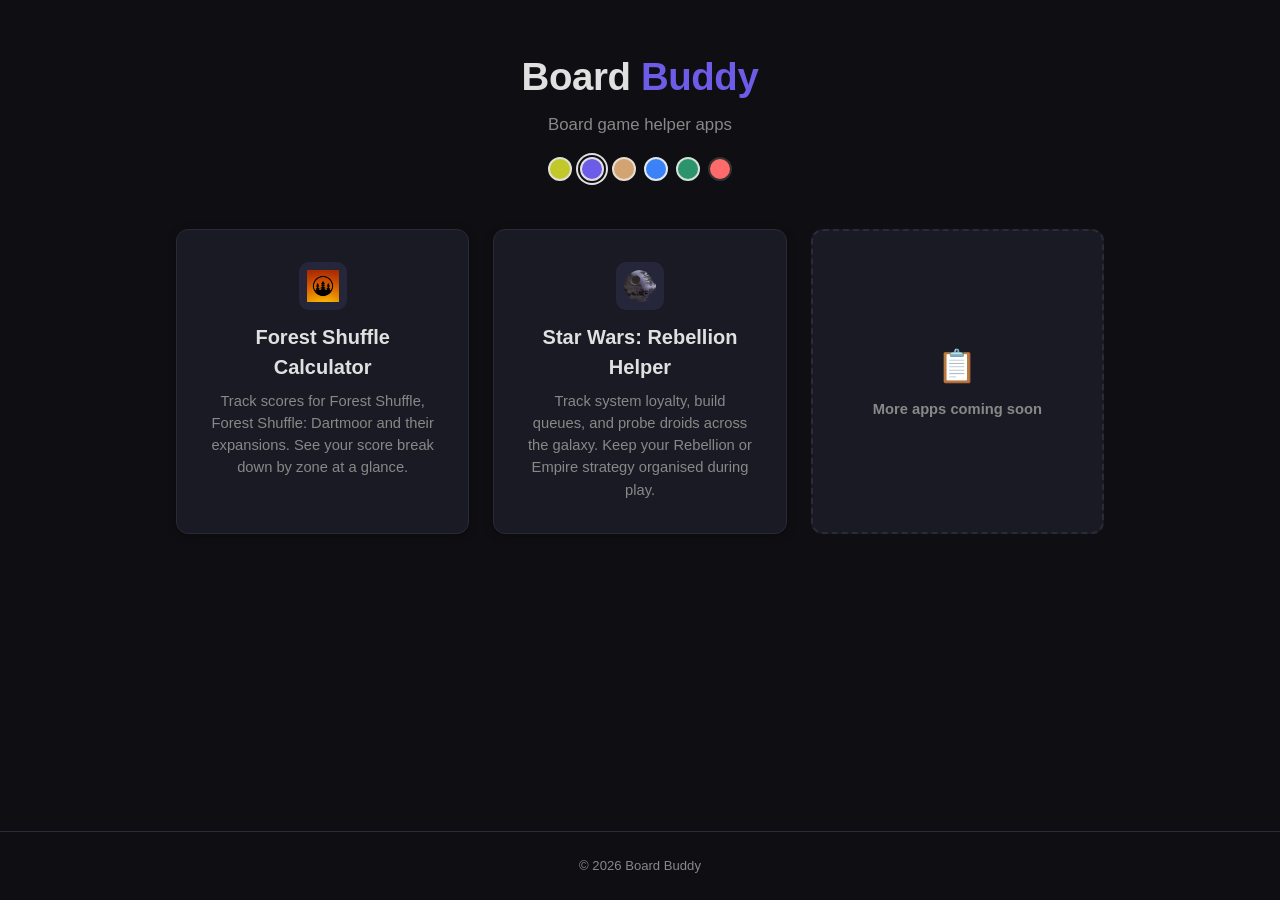
==== index.html @ dcf7a3ed "Theme picker with 6 color schemes (persisted), real app icons, centered cards" ====
<!DOCTYPE html>
<html lang="en" data-theme="indigo">
<head>
    <meta charset="UTF-8">
    <meta name="viewport" content="width=device-width, initial-scale=1.0">
    <title>Board Buddy — board game helper apps</title>
    <meta name="description" content="Board Buddy hosts helper apps for board games: Forest Shuffle Calculator and Star Wars: Rebellion Helper.">
    <link rel="icon" href="data:image/svg+xml,<svg xmlns='http://www.w3.org/2000/svg' viewBox='0 0 100 100'><text y='.9em' font-size='90'>🎲</text></svg>">
    <link rel="stylesheet" href="style.css">
</head>
<body>
<header>
    <h1>Board <span>Buddy</span></h1>
    <p>Board game helper apps</p>
    <div class="theme-picker" id="themePicker">
        <button class="theme-dot" data-theme="current" title="Olive Green"></button>
        <button class="theme-dot" data-theme="indigo" title="Deep Indigo"></button>
        <button class="theme-dot" data-theme="earth" title="Warm Earth"></button>
        <button class="theme-dot" data-theme="slate" title="Slate Blue"></button>
        <button class="theme-dot" data-theme="forest" title="Forest Green"></button>
        <button class="theme-dot" data-theme="coral" title="Charcoal Coral"></button>
    </div>
</header>

<main>
    <div class="apps">
        <a class="app-card" href="https://forest.boardbuddy.games" target="_blank">
            <div class="app-icon"><img src="assets/forest-icon.png" alt="Forest Shuffle Calculator"></div>
            <h2>Forest Shuffle Calculator</h2>
            <p>Track scores for Forest Shuffle, Forest Shuffle: Dartmoor and their expansions. See your score break down by zone at a glance.</p>
        </a>

        <a class="app-card" href="https://rebellion.boardbuddy.games" target="_blank">
            <div class="app-icon"><img src="assets/rebellion-icon.png" alt="Star Wars: Rebellion Helper"></div>
            <h2>Star Wars: Rebellion Helper</h2>
            <p>Track system loyalty, build queues, and probe droids across the galaxy. Keep your Rebellion or Empire strategy organised during play.</p>
        </a>

        <div class="placeholder">
            <span>📋</span>
            <div>
                <strong>More apps coming soon</strong><br>
            </div>
        </div>
    </div>
</main>

<footer>
    &copy; 2026 Board Buddy
</footer>

<script>
(function() {
    const html = document.documentElement;
    const picker = document.getElementById('themePicker');
    const dots = picker.querySelectorAll('.theme-dot');

    function applyTheme(name) {
        html.setAttribute('data-theme', name);
        localStorage.setItem('boardbuddy-theme', name);
        dots.forEach(d => d.classList.toggle('active', d.dataset.theme === name));
    }

    // Restore saved theme
    var saved = localStorage.getItem('boardbuddy-theme');
    if (saved) {
        applyTheme(saved);
    } else {
        // Default to indigo
        applyTheme('indigo');
    }

    // Click handler
    dots.forEach(function(dot) {
        dot.addEventListener('click', function() {
            applyTheme(dot.dataset.theme);
        });
    });
})();
</script>
</body>
</html>
---- style.css ----
/* Board Buddy — Hub Styles */
*, *::before, *::after { box-sizing: border-box; margin: 0; padding: 0; }

/* ===== Themes ===== */

/* 1. Current — light olive */
[data-theme="current"],
:root {
    --accent: #c2c82a;
    --accent-hover: #aab224;
    --bg: #f5f5f0;
    --card-bg: #ffffff;
    --text: #2c2c2c;
    --text-muted: #777;
    --border: #e0e0d8;
    --shadow: 0 2px 8px rgba(0,0,0,0.06);
    --radius: 12px;
    --max-width: 960px;
    --icon-bg: #e8e8e0;
}

/* 2. Deep Indigo — dark, premium */
[data-theme="indigo"] {
    --accent: #6c5ce7;
    --accent-hover: #5a4bd1;
    --bg: #0f0f13;
    --card-bg: #1a1a24;
    --text: #e0e0e0;
    --text-muted: #888;
    --border: #2a2a38;
    --shadow: 0 2px 8px rgba(0,0,0,0.3);
    --radius: 12px;
    --max-width: 960px;
    --icon-bg: #26263a;
}

/* 3. Warm Earth — warm, natural */
[data-theme="earth"] {
    --accent: #d4a373;
    --accent-hover: #c49363;
    --bg: #faf7f2;
    --card-bg: #fefcf9;
    --text: #2c2c2c;
    --text-muted: #888;
    --border: #e8ddd0;
    --shadow: 0 2px 8px rgba(0,0,0,0.06);
    --radius: 12px;
    --max-width: 960px;
    --icon-bg: #efe5d8;
}

/* 4. Slate Blue — clean, minimal */
[data-theme="slate"] {
    --accent: #3b82f6;
    --accent-hover: #2563eb;
    --bg: #f8fafc;
    --card-bg: #ffffff;
    --text: #1a1a2e;
    --text-muted: #94a3b8;
    --border: #e2e8f0;
    --shadow: 0 2px 8px rgba(0,0,0,0.06);
    --radius: 12px;
    --max-width: 960px;
    --icon-bg: #f0f4f8;
}

/* 5. Forest Green — nature-themed */
[data-theme="forest"] {
    --accent: #2d936c;
    --accent-hover: #237a5a;
    --bg: #f0f7f3;
    --card-bg: #ffffff;
    --text: #1a2e1a;
    --text-muted: #7a9a80;
    --border: #d0e3d6;
    --shadow: 0 2px 8px rgba(0,0,0,0.06);
    --radius: 12px;
    --max-width: 960px;
    --icon-bg: #e0efe5;
}

/* 6. Charcoal Coral — bold, dramatic */
[data-theme="coral"] {
    --accent: #ff6b6b;
    --accent-hover: #e05555;
    --bg: #1a1a1a;
    --card-bg: #262626;
    --text: #e0e0e0;
    --text-muted: #888;
    --border: #333333;
    --shadow: 0 2px 8px rgba(0,0,0,0.3);
    --radius: 12px;
    --max-width: 960px;
    --icon-bg: #333333;
}

html { font-size: 16px; }

body {
    font-family: -apple-system, BlinkMacSystemFont, 'Segoe UI', Roboto, sans-serif;
    background: var(--bg);
    color: var(--text);
    min-height: 100vh;
    display: flex;
    flex-direction: column;
    line-height: 1.5;
    transition: background 0.25s, color 0.25s;
}

/* Header */
header {
    text-align: center;
    padding: 3rem 1rem 1rem;
}

header h1 {
    font-size: 2.4rem;
    font-weight: 700;
    letter-spacing: -0.01em;
    color: var(--text);
}

header h1 span { color: var(--accent); }

header p {
    color: var(--text-muted);
    margin-top: 0.4rem;
    font-size: 1.05rem;
}

/* Theme picker */
.theme-picker {
    display: flex;
    justify-content: center;
    gap: 0.5rem;
    margin-top: 1.25rem;
}

.theme-dot {
    width: 24px;
    height: 24px;
    border-radius: 50%;
    border: 2px solid var(--border);
    cursor: pointer;
    transition: transform 0.15s, border-color 0.15s, box-shadow 0.15s;
    padding: 0;
    outline: none;
    background: transparent;
    position: relative;
}

.theme-dot:hover {
    transform: scale(1.15);
}

.theme-dot.active {
    border-color: var(--text);
    box-shadow: 0 0 0 2px var(--bg), 0 0 0 4px var(--text);
}

.theme-dot[data-theme="current"] { background: #c2c82a; }
.theme-dot[data-theme="indigo"]  { background: #6c5ce7; }
.theme-dot[data-theme="earth"]   { background: #d4a373; }
.theme-dot[data-theme="slate"]   { background: #3b82f6; }
.theme-dot[data-theme="forest"]  { background: #2d936c; }
.theme-dot[data-theme="coral"]   { background: #ff6b6b; }

/* Main grid */
main {
    flex: 1;
    max-width: var(--max-width);
    margin: 0 auto;
    padding: 2rem 1rem 4rem;
    width: 100%;
}

.apps {
    display: grid;
    grid-template-columns: repeat(auto-fit, minmax(280px, 1fr));
    gap: 1.5rem;
}

/* App card */
.app-card {
    background: var(--card-bg);
    border-radius: var(--radius);
    box-shadow: var(--shadow);
    border: 1px solid var(--border);
    padding: 2rem;
    display: flex;
    flex-direction: column;
    align-items: center;
    text-align: center;
    text-decoration: none;
    color: inherit;
    cursor: pointer;
    transition: box-shadow 0.2s, transform 0.2s, background 0.25s, border-color 0.25s;
}

a.app-card,
a.app-card:hover,
a.app-card:focus,
a.app-card:active {
    text-decoration: none;
}

.app-card:hover {
    box-shadow: 0 4px 20px rgba(0,0,0,0.1);
    transform: translateY(-2px);
}

.app-icon {
    width: 48px;
    height: 48px;
    background: var(--icon-bg);
    border-radius: 10px;
    display: flex;
    align-items: center;
    justify-content: center;
    margin-bottom: 0.75rem;
    transition: background 0.25s;
}

.app-icon img {
    width: 32px;
    height: 32px;
    object-fit: contain;
}

.app-card h2 {
    font-size: 1.25rem;
    font-weight: 600;
    margin-bottom: 0.5rem;
}

.app-card p {
    font-size: 0.92rem;
    color: var(--text-muted);
    flex: 1;
}

/* Coming soon placeholder */
.placeholder {
    background: var(--card-bg);
    border-radius: var(--radius);
    border: 2px dashed var(--border);
    padding: 2rem;
    display: flex;
    flex-direction: column;
    align-items: center;
    justify-content: center;
    text-align: center;
    color: var(--text-muted);
    font-size: 0.92rem;
    gap: 0.5rem;
    min-height: 200px;
    transition: background 0.25s, border-color 0.25s, color 0.25s;
}

.placeholder span { font-size: 2rem; }

/* Footer */
footer {
    text-align: center;
    padding: 1.5rem 1rem;
    color: var(--text-muted);
    font-size: 0.82rem;
    border-top: 1px solid var(--border);
    transition: border-color 0.25s;
}

/* Responsive */
@media (max-width: 640px) {
    header h1 { font-size: 1.8rem; }
    .apps { grid-template-columns: 1fr; }
    .app-card { padding: 1.5rem; }
}
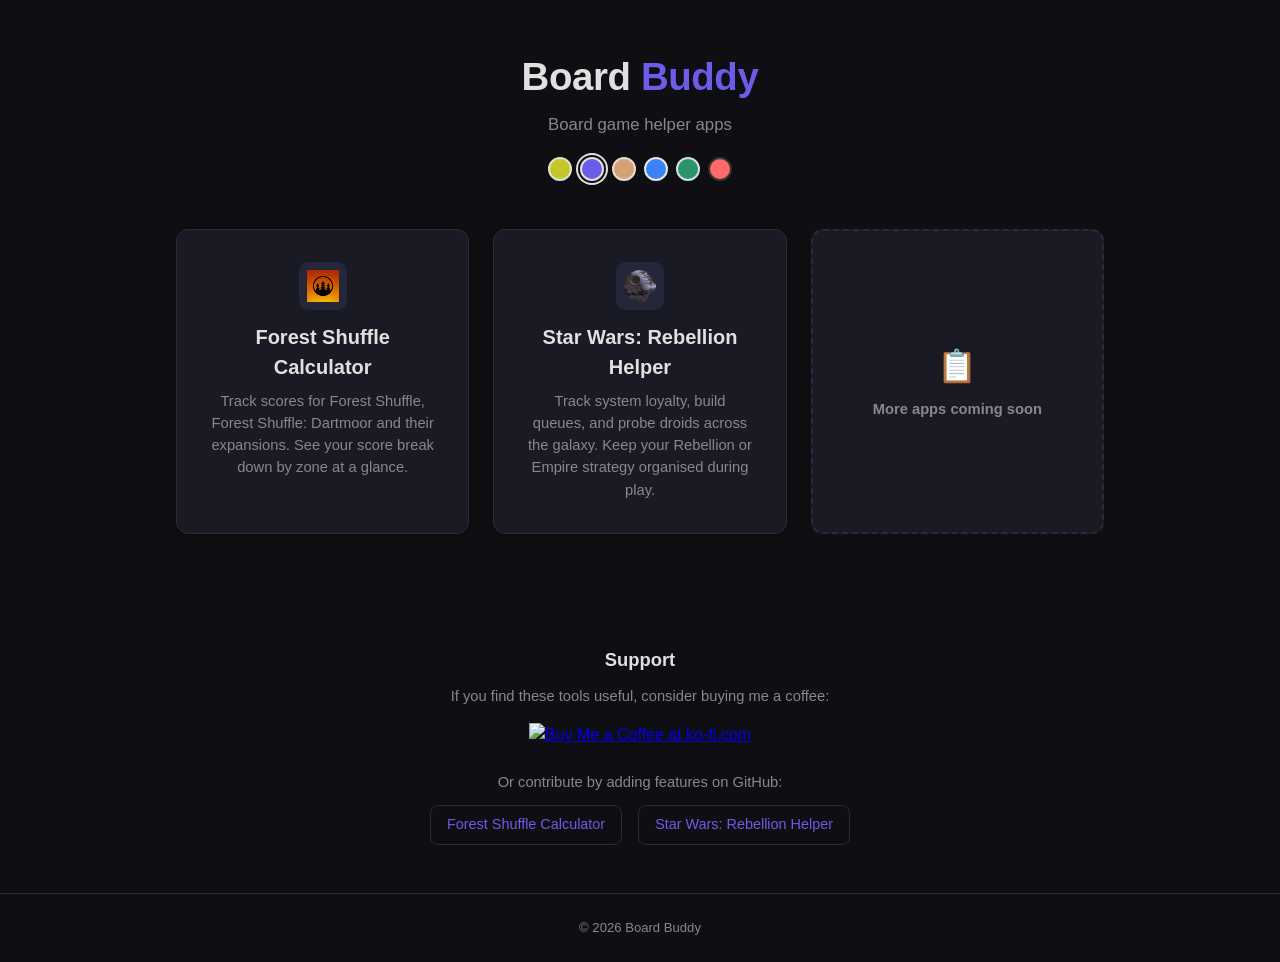
==== commit cb34cc63: "Add Support section with Ko-fi button and GitHub contribution links" ====
--- a/index.html
+++ b/index.html
@@ -45,6 +45,19 @@
     </div>
 </main>
 
+<section class="support">
+    <h2>Support</h2>
+    <p>If you find these tools useful, consider buying me a coffee:</p>
+    <a href="https://ko-fi.com/A0A8D6SRH" target="_blank">
+        <img height="36" style="border:0;height:36px;" src="https://storage.ko-fi.com/cdn/kofi5.png?v=6" border="0" alt="Buy Me a Coffee at ko-fi.com">
+    </a>
+    <p class="support-alt">Or contribute by adding features on GitHub:</p>
+    <div class="support-links">
+        <a href="https://github.com/ZiNNED/forest-shuffle-calculator" target="_blank">Forest Shuffle Calculator</a>
+        <a href="https://github.com/ZiNNED/rebellionhelper.app" target="_blank">Star Wars: Rebellion Helper</a>
+    </div>
+</section>
+
 <footer>
     &copy; 2026 Board Buddy
 </footer>
--- a/style.css
+++ b/style.css
@@ -259,6 +259,54 @@
 
 .placeholder span { font-size: 2rem; }
 
+/* Support section */
+.support {
+    max-width: var(--max-width);
+    margin: 0 auto;
+    padding: 3rem 1rem;
+    text-align: center;
+}
+
+.support h2 {
+    font-size: 1.15rem;
+    font-weight: 600;
+    margin-bottom: 0.75rem;
+    color: var(--text);
+}
+
+.support p {
+    font-size: 0.92rem;
+    color: var(--text-muted);
+    margin-bottom: 1rem;
+}
+
+.support .support-alt {
+    margin-top: 1.5rem;
+    margin-bottom: 0.75rem;
+}
+
+.support-links {
+    display: flex;
+    justify-content: center;
+    gap: 1rem;
+    flex-wrap: wrap;
+}
+
+.support-links a {
+    color: var(--accent);
+    font-size: 0.9rem;
+    text-decoration: none;
+    padding: 0.5rem 1rem;
+    border: 1px solid var(--border);
+    border-radius: 8px;
+    transition: background 0.15s, border-color 0.15s;
+}
+
+.support-links a:hover {
+    background: var(--card-bg);
+    border-color: var(--accent);
+}
+
 /* Footer */
 footer {
     text-align: center;
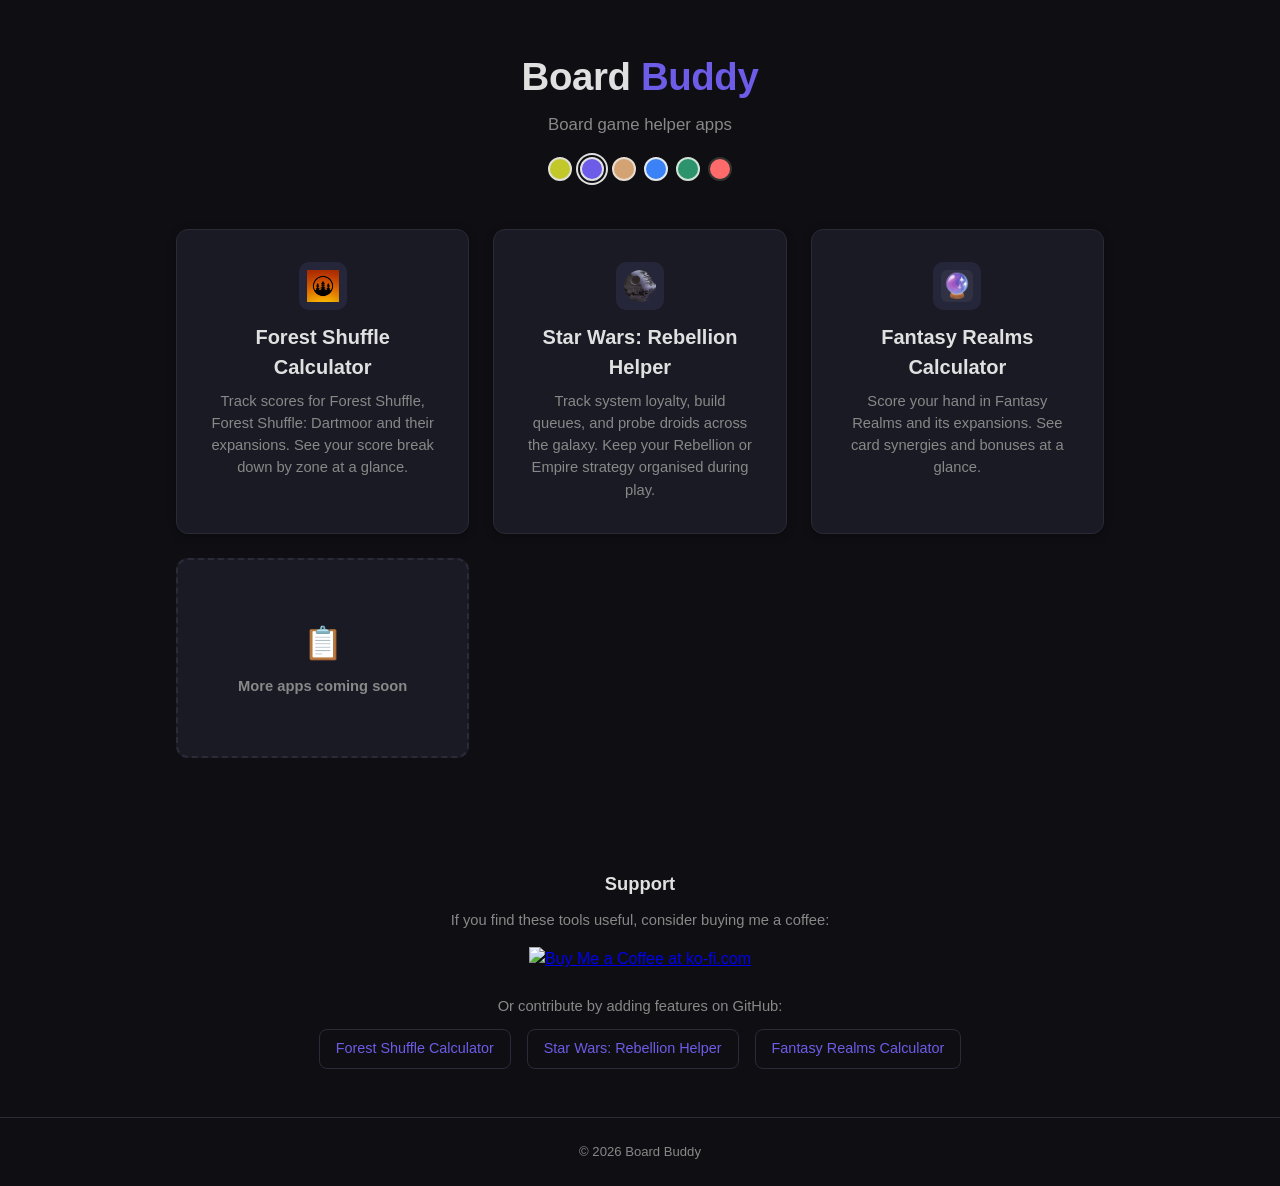
==== commit 2e187fdb: "Add Fantasy Realms Calculator to hub page and README" ====
--- a/index.html
+++ b/index.html
@@ -24,16 +24,22 @@
 
 <main>
     <div class="apps">
-        <a class="app-card" href="https://forest.boardbuddy.games" target="_blank">
+        <a class="app-card" href="https://forest.boardbuddy.games">
             <div class="app-icon"><img src="assets/forest-icon.png" alt="Forest Shuffle Calculator"></div>
             <h2>Forest Shuffle Calculator</h2>
             <p>Track scores for Forest Shuffle, Forest Shuffle: Dartmoor and their expansions. See your score break down by zone at a glance.</p>
         </a>
 
-        <a class="app-card" href="https://rebellion.boardbuddy.games" target="_blank">
+        <a class="app-card" href="https://rebellion.boardbuddy.games">
             <div class="app-icon"><img src="assets/rebellion-icon.png" alt="Star Wars: Rebellion Helper"></div>
             <h2>Star Wars: Rebellion Helper</h2>
             <p>Track system loyalty, build queues, and probe droids across the galaxy. Keep your Rebellion or Empire strategy organised during play.</p>
+        </a>
+
+        <a class="app-card" href="https://fantasy.boardbuddy.games">
+            <div class="app-icon"><div class="app-icon-placeholder">🔮</div></div>
+            <h2>Fantasy Realms Calculator</h2>
+            <p>Score your hand in Fantasy Realms and its expansions. See card synergies and bonuses at a glance.</p>
         </a>
 
         <div class="placeholder">
@@ -55,6 +61,7 @@
     <div class="support-links">
         <a href="https://github.com/ZiNNED/forest-shuffle-calculator" target="_blank">Forest Shuffle Calculator</a>
         <a href="https://github.com/ZiNNED/rebellionhelper.app" target="_blank">Star Wars: Rebellion Helper</a>
+        <a href="https://github.com/ZiNNED/fantasy-realms-calculator" target="_blank">Fantasy Realms Calculator</a>
     </div>
 </section>
 
--- a/style.css
+++ b/style.css
@@ -227,6 +227,17 @@
     object-fit: contain;
 }
 
+.app-icon-placeholder {
+    width: 32px;
+    height: 32px;
+    display: flex;
+    align-items: center;
+    justify-content: center;
+    font-size: 1.5rem;
+    background: rgba(255,255,255,0.05);
+    border-radius: 6px;
+}
+
 .app-card h2 {
     font-size: 1.25rem;
     font-weight: 600;
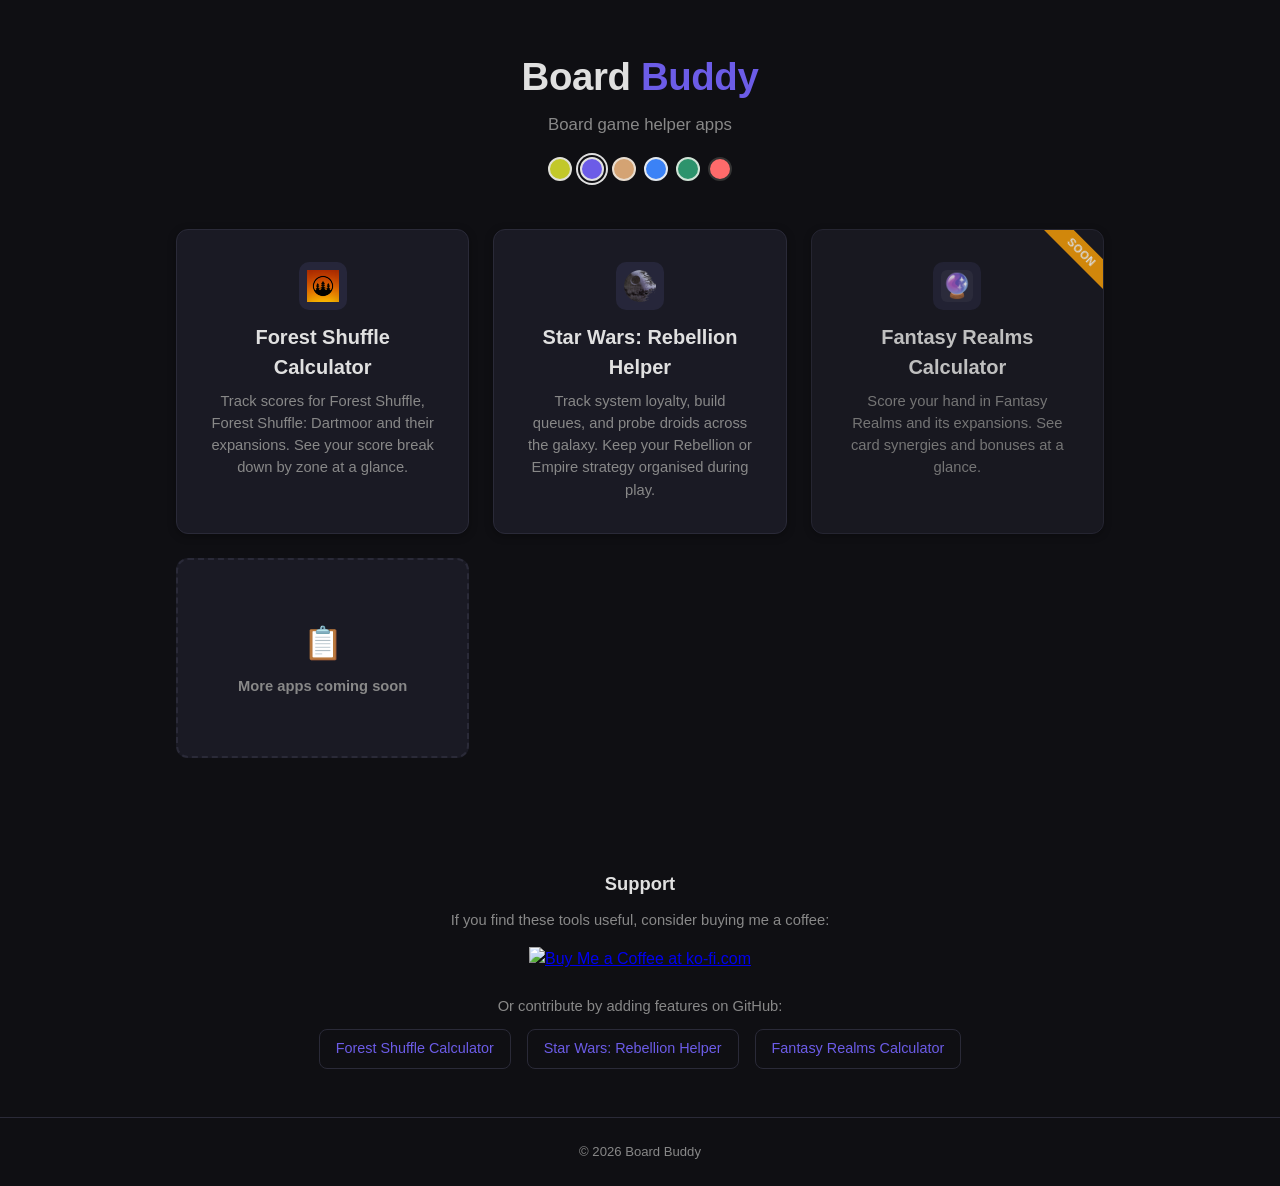
==== commit 4cbbe7d0: "Add SOON badge to Fantasy Realms card, make non-clickable" ====
--- a/index.html
+++ b/index.html
@@ -36,11 +36,12 @@
             <p>Track system loyalty, build queues, and probe droids across the galaxy. Keep your Rebellion or Empire strategy organised during play.</p>
         </a>
 
-        <a class="app-card" href="https://fantasy.boardbuddy.games">
+        <div class="app-card coming-soon">
+            <div class="badge-soon">SOON</div>
             <div class="app-icon"><div class="app-icon-placeholder">🔮</div></div>
             <h2>Fantasy Realms Calculator</h2>
             <p>Score your hand in Fantasy Realms and its expansions. See card synergies and bonuses at a glance.</p>
-        </a>
+        </div>
 
         <div class="placeholder">
             <span>📋</span>
--- a/style.css
+++ b/style.css
@@ -194,6 +194,8 @@
     text-decoration: none;
     color: inherit;
     cursor: pointer;
+    position: relative;
+    overflow: hidden;
     transition: box-shadow 0.2s, transform 0.2s, background 0.25s, border-color 0.25s;
 }
 
@@ -207,6 +209,31 @@
 .app-card:hover {
     box-shadow: 0 4px 20px rgba(0,0,0,0.1);
     transform: translateY(-2px);
+}
+
+/* Coming soon badge */
+.badge-soon {
+    position: absolute;
+    top: 12px;
+    right: -28px;
+    background: #f59e0b;
+    color: #fff;
+    font-size: 0.7rem;
+    font-weight: 700;
+    letter-spacing: 0.5px;
+    padding: 3px 32px;
+    transform: rotate(45deg);
+    z-index: 1;
+    line-height: 1.3;
+}
+
+.app-card.coming-soon {
+    cursor: default;
+    opacity: 0.85;
+}
+.app-card.coming-soon:hover {
+    transform: none;
+    box-shadow: var(--shadow);
 }
 
 .app-icon {
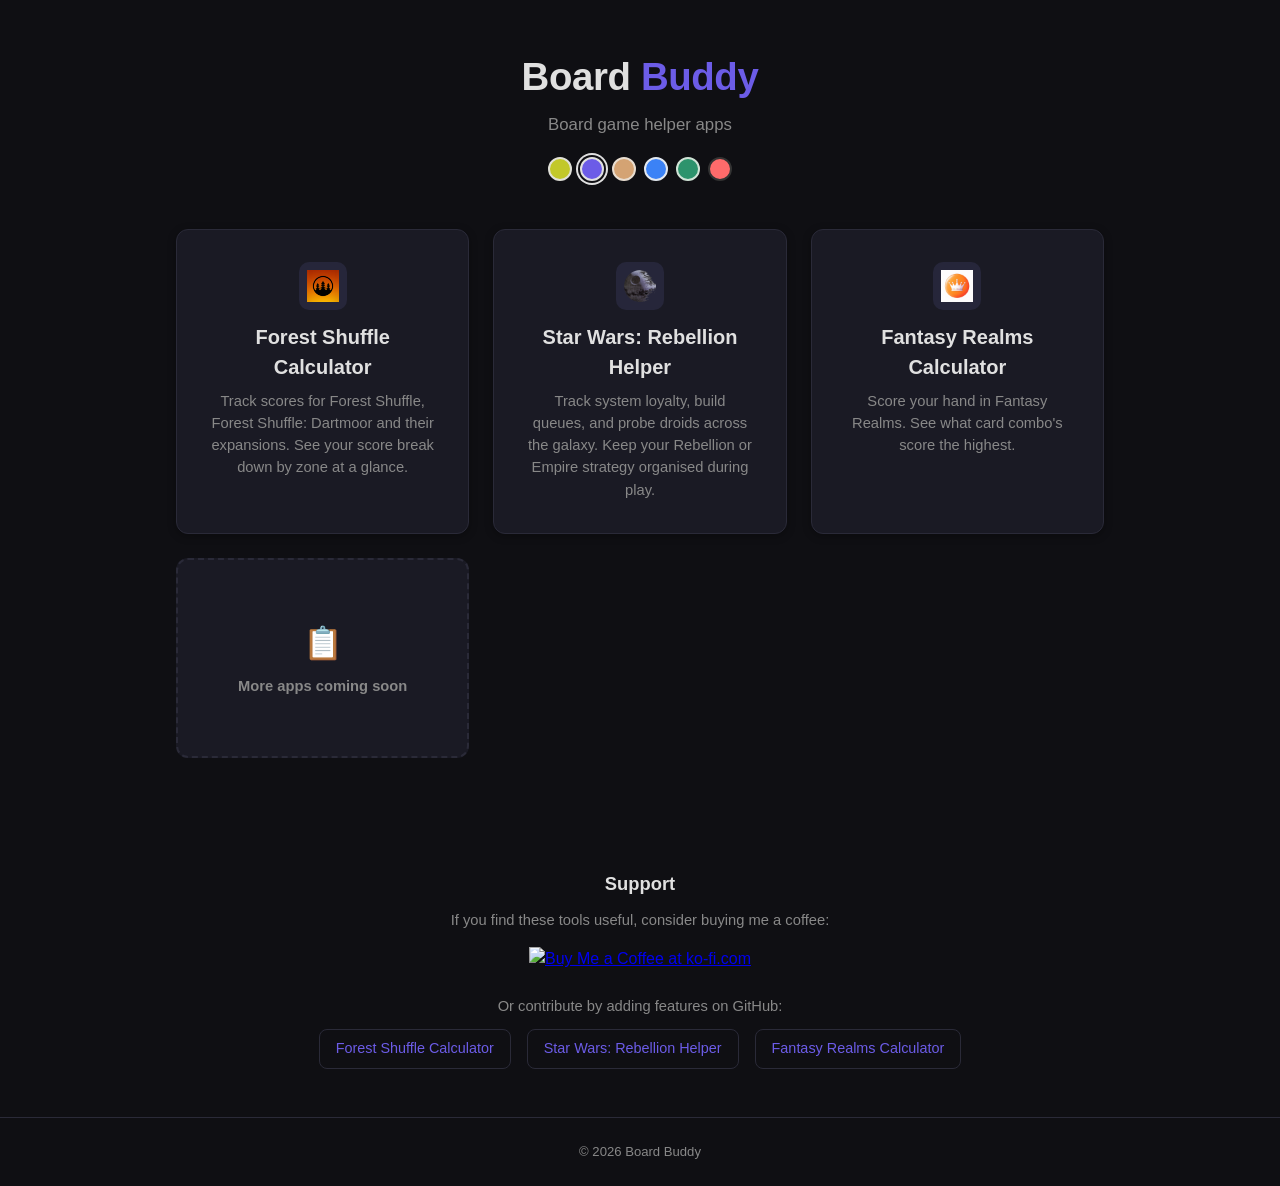
==== commit e0d4fd2a: "Revise Fantasy Realms Calculator card details Updated the Fantasy Realms Calculator card with an ima" ====
--- a/index.html
+++ b/index.html
@@ -36,12 +36,11 @@
             <p>Track system loyalty, build queues, and probe droids across the galaxy. Keep your Rebellion or Empire strategy organised during play.</p>
         </a>
 
-        <div class="app-card coming-soon">
-            <div class="badge-soon">SOON</div>
-            <div class="app-icon"><div class="app-icon-placeholder">🔮</div></div>
+        <a class="app-card" href="https://fantasy.boardbuddy.games">
+            <div class="app-icon"><img src="assets/fantasy-icon.png" alt="Fantasy Realms Calculator"></div>
             <h2>Fantasy Realms Calculator</h2>
-            <p>Score your hand in Fantasy Realms and its expansions. See card synergies and bonuses at a glance.</p>
-        </div>
+            <p>Score your hand in Fantasy Realms. See what card combo's score the highest.</p>
+        </a>
 
         <div class="placeholder">
             <span>📋</span>
@@ -100,4 +99,4 @@
 })();
 </script>
 </body>
-</html>+</html>
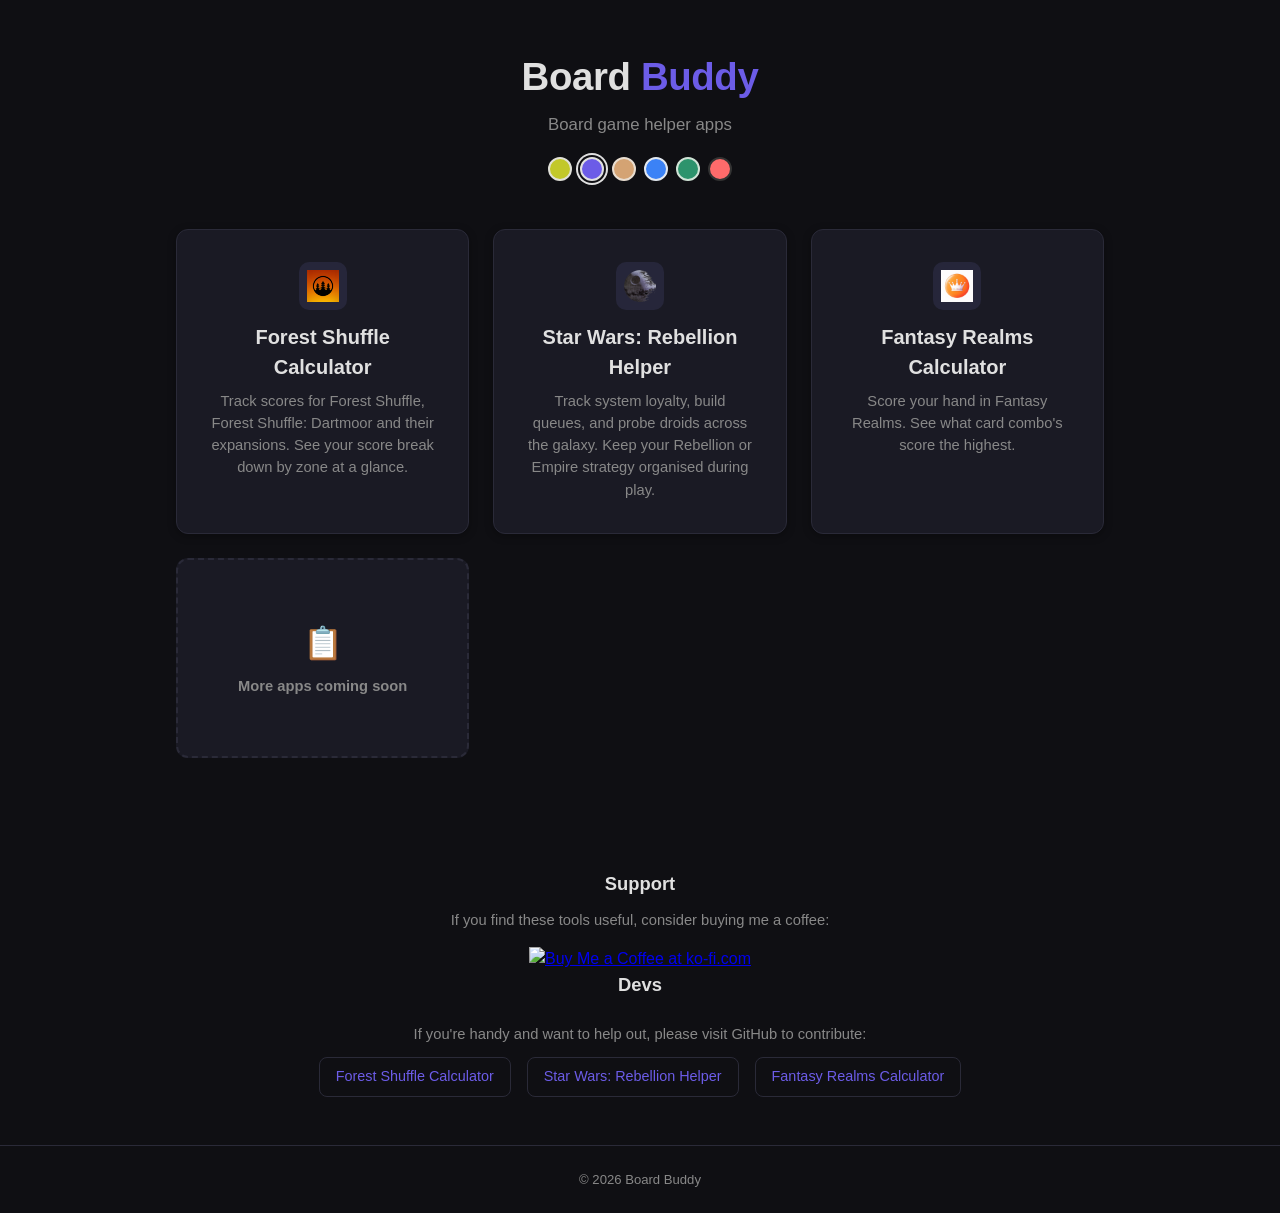
==== commit 5a27b804: "Revise support section with new heading and text Updated support section to include a heading and re" ====
--- a/index.html
+++ b/index.html
@@ -57,7 +57,8 @@
     <a href="https://ko-fi.com/A0A8D6SRH" target="_blank">
         <img height="36" style="border:0;height:36px;" src="https://storage.ko-fi.com/cdn/kofi5.png?v=6" border="0" alt="Buy Me a Coffee at ko-fi.com">
     </a>
-    <p class="support-alt">Or contribute by adding features on GitHub:</p>
+    <h2>Devs</h2>
+    <p class="support-alt">If you're handy and want to help out, please visit GitHub to contribute:</p>
     <div class="support-links">
         <a href="https://github.com/ZiNNED/forest-shuffle-calculator" target="_blank">Forest Shuffle Calculator</a>
         <a href="https://github.com/ZiNNED/rebellionhelper.app" target="_blank">Star Wars: Rebellion Helper</a>
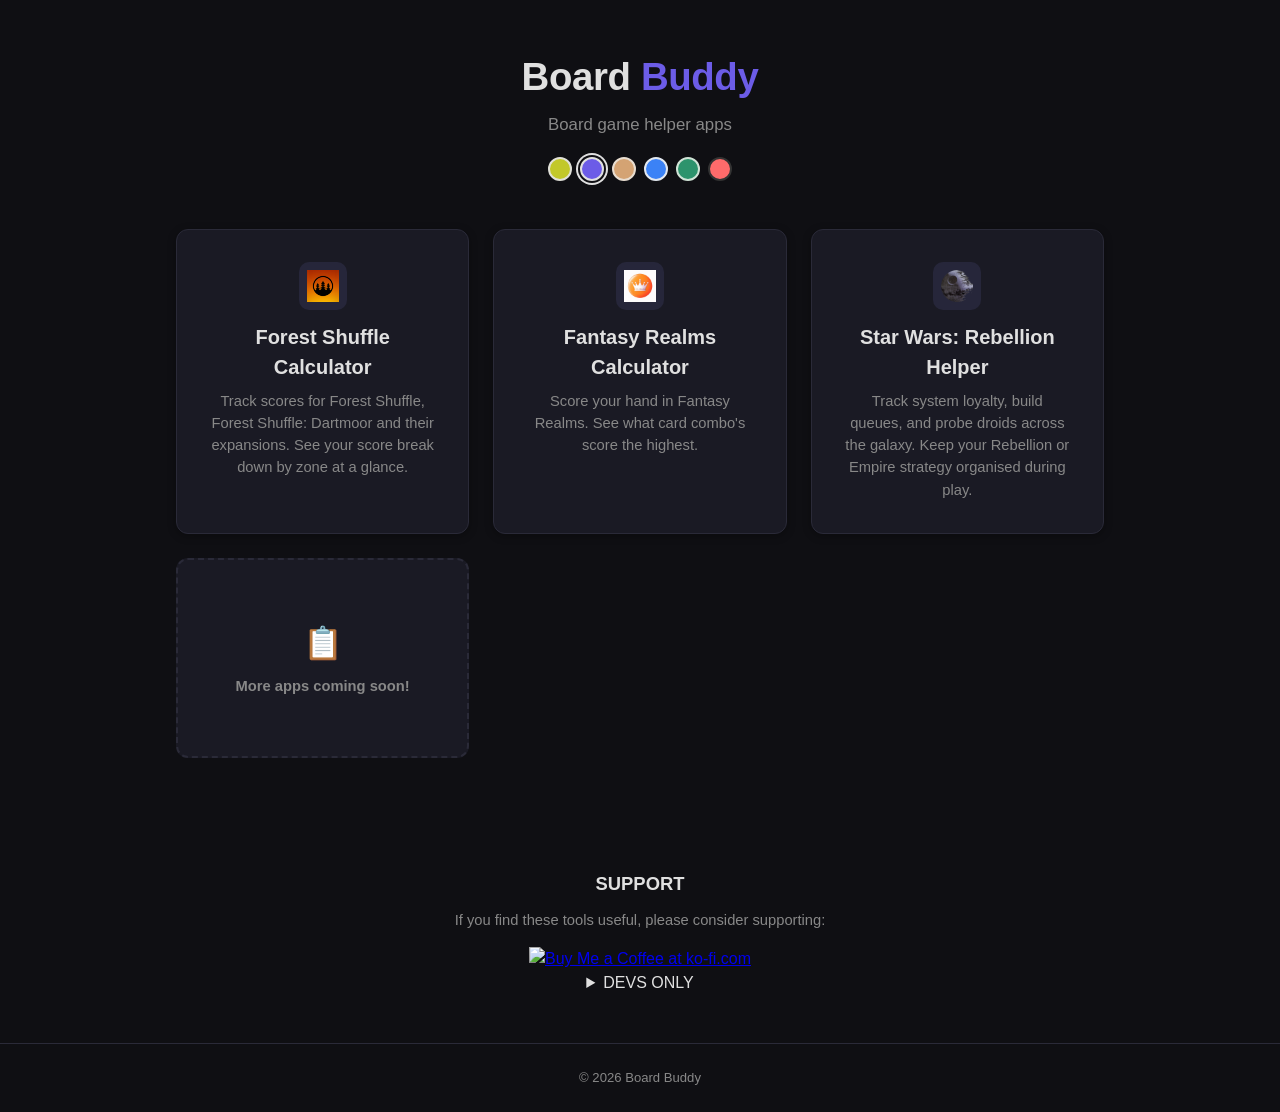
==== commit 982dcaee: "Refactor app cards and update support section Removed duplicate Fantasy Realms Calculator section an" ====
--- a/index.html
+++ b/index.html
@@ -30,40 +30,42 @@
             <p>Track scores for Forest Shuffle, Forest Shuffle: Dartmoor and their expansions. See your score break down by zone at a glance.</p>
         </a>
 
+        <a class="app-card" href="https://fantasy.boardbuddy.games">
+            <div class="app-icon"><img src="assets/fantasy-icon.png" alt="Fantasy Realms Calculator"></div>
+            <h2>Fantasy Realms Calculator</h2>
+            <p>Score your hand in Fantasy Realms. See what card combo's score the highest.</p>
+        </a>
+        
         <a class="app-card" href="https://rebellion.boardbuddy.games">
             <div class="app-icon"><img src="assets/rebellion-icon.png" alt="Star Wars: Rebellion Helper"></div>
             <h2>Star Wars: Rebellion Helper</h2>
             <p>Track system loyalty, build queues, and probe droids across the galaxy. Keep your Rebellion or Empire strategy organised during play.</p>
         </a>
 
-        <a class="app-card" href="https://fantasy.boardbuddy.games">
-            <div class="app-icon"><img src="assets/fantasy-icon.png" alt="Fantasy Realms Calculator"></div>
-            <h2>Fantasy Realms Calculator</h2>
-            <p>Score your hand in Fantasy Realms. See what card combo's score the highest.</p>
-        </a>
-
         <div class="placeholder">
             <span>📋</span>
             <div>
-                <strong>More apps coming soon</strong><br>
+                <strong>More apps coming soon!</strong><br>
             </div>
         </div>
     </div>
 </main>
 
 <section class="support">
-    <h2>Support</h2>
-    <p>If you find these tools useful, consider buying me a coffee:</p>
+    <h2>SUPPORT</h2>
+    <p>If you find these tools useful, please consider supporting:</p>
     <a href="https://ko-fi.com/A0A8D6SRH" target="_blank">
         <img height="36" style="border:0;height:36px;" src="https://storage.ko-fi.com/cdn/kofi5.png?v=6" border="0" alt="Buy Me a Coffee at ko-fi.com">
     </a>
-    <h2>Devs</h2>
-    <p class="support-alt">If you're handy and want to help out, please visit GitHub to contribute:</p>
-    <div class="support-links">
-        <a href="https://github.com/ZiNNED/forest-shuffle-calculator" target="_blank">Forest Shuffle Calculator</a>
-        <a href="https://github.com/ZiNNED/rebellionhelper.app" target="_blank">Star Wars: Rebellion Helper</a>
-        <a href="https://github.com/ZiNNED/fantasy-realms-calculator" target="_blank">Fantasy Realms Calculator</a>
-    </div>
+    <details>
+        <summary>DEVS ONLY</summary>
+        <p class="support-alt">To help out, please contribute to one of the repo's:</p>
+        <div class="support-links">
+            <a href="https://github.com/ZiNNED/forest-shuffle-calculator" target="_blank">Forest Shuffle Calculator</a>
+            <a href="https://github.com/ZiNNED/fantasy-realms-calculator" target="_blank">Fantasy Realms Calculator</a>
+            <a href="https://github.com/ZiNNED/rebellion-helper" target="_blank">Star Wars: Rebellion Helper</a>
+        </div>
+    </details>
 </section>
 
 <footer>
